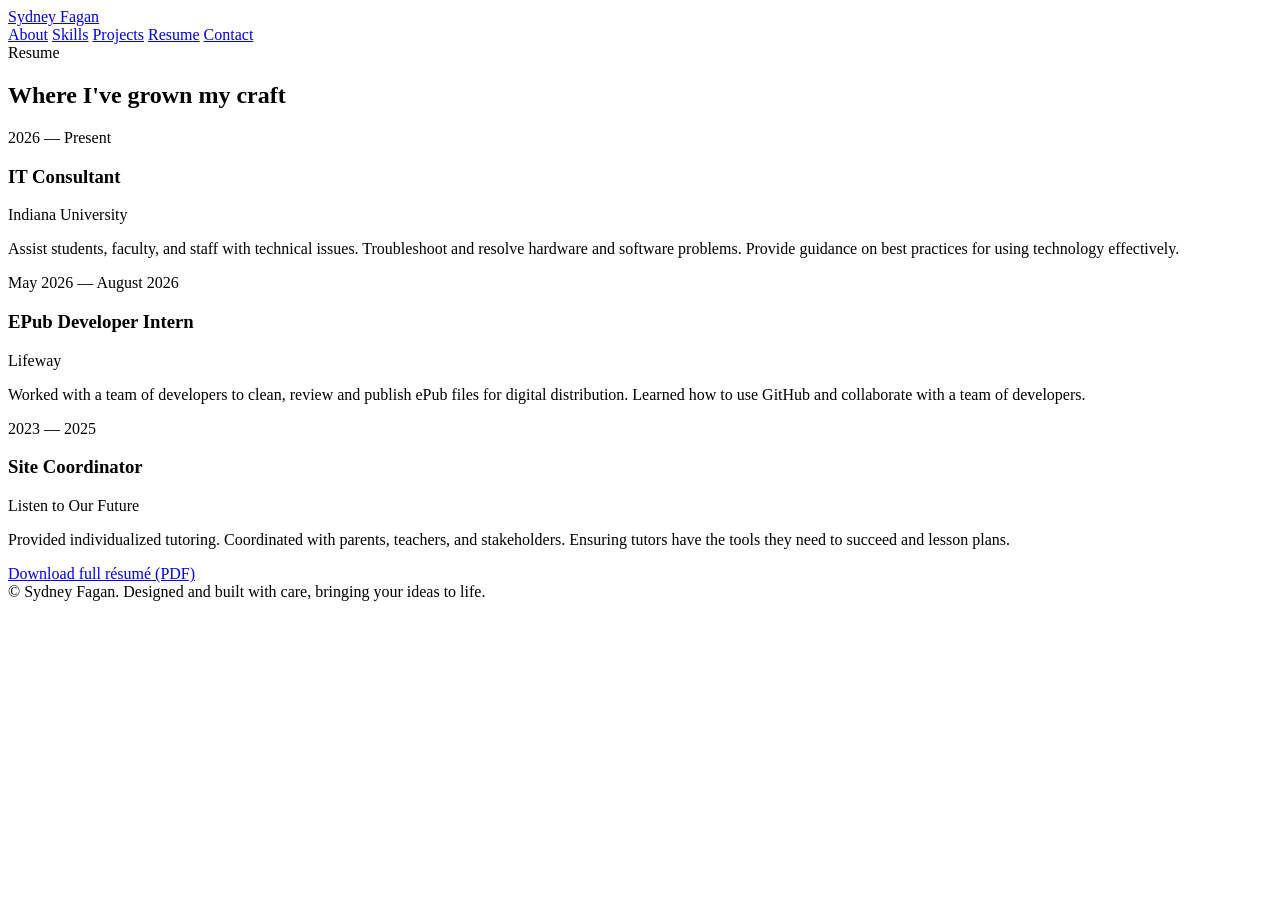
==== resume.html @ 19787a17 "Add files via upload" ====
<!doctype html>
<html lang="en">
  <head>
    <meta charset="UTF-8" />
    <meta name="viewport" content="width=device-width, initial-scale=1.0" />
    <title>Resume — Sydney Fagan</title>
    <link rel="stylesheet" href="styles.css" />
  </head>
  <body>
    <div class="grain"></div>

    <nav>
      <a href="index.html" class="logo">Sydney Fagan</a>
      <div class="tabs">
        <a href="about.html" class="tab">About</a>
        <a href="skills.html" class="tab">Skills</a>
        <a href="projects.html" class="tab">Projects</a>
        <a href="resume.html" class="tab active">Resume</a>
        <a href="contact.html" class="tab">Contact</a>
      </div>
    </nav>

    <main>
      <div class="section-head reveal">
        <div class="eyebrow">Resume</div>
        <h2>Where I've grown my craft</h2>
      </div>

      <div class="timeline">
        <div class="t-item reveal">
          <div class="t-date">2026 — Present</div>
          <h3>IT Consultant</h3>
          <div class="t-org">Indiana University</div>
          <p>
            Assist students, faculty, and staff with technical issues.
            Troubleshoot and resolve hardware and software problems. Provide
            guidance on best practices for using technology effectively.
          </p>
        </div>
        <div class="t-item reveal">
          <div class="t-date">May 2026 — August 2026</div>
          <h3>EPub Developer Intern</h3>
          <div class="t-org">Lifeway</div>
          <p>
            Worked with a team of developers to clean, review and publish ePub
            files for digital distribution. Learned how to use GitHub and
            collaborate with a team of developers.
          </p>
        </div>
        <div class="t-item reveal">
          <div class="t-date">2023 — 2025</div>
          <h3>Site Coordinator</h3>
          <div class="t-org">Listen to Our Future</div>
          <p>
            Provided individualized tutoring. Coordinated with parents,
            teachers, and stakeholders. Ensuring tutors have the tools they need
            to succeed and lesson plans.
          </p>
        </div>
      </div>

      <div class="resume-cta reveal">
        <a href="#" class="btn solid" download>Download full résumé (PDF)</a>
      </div>
    </main>

    <footer>
      &copy; <span id="year"></span> Sydney Fagan. Designed and built with care,
      bringing your ideas to life.
    </footer>

    <script src="script.js"></script>
  </body>
</html>
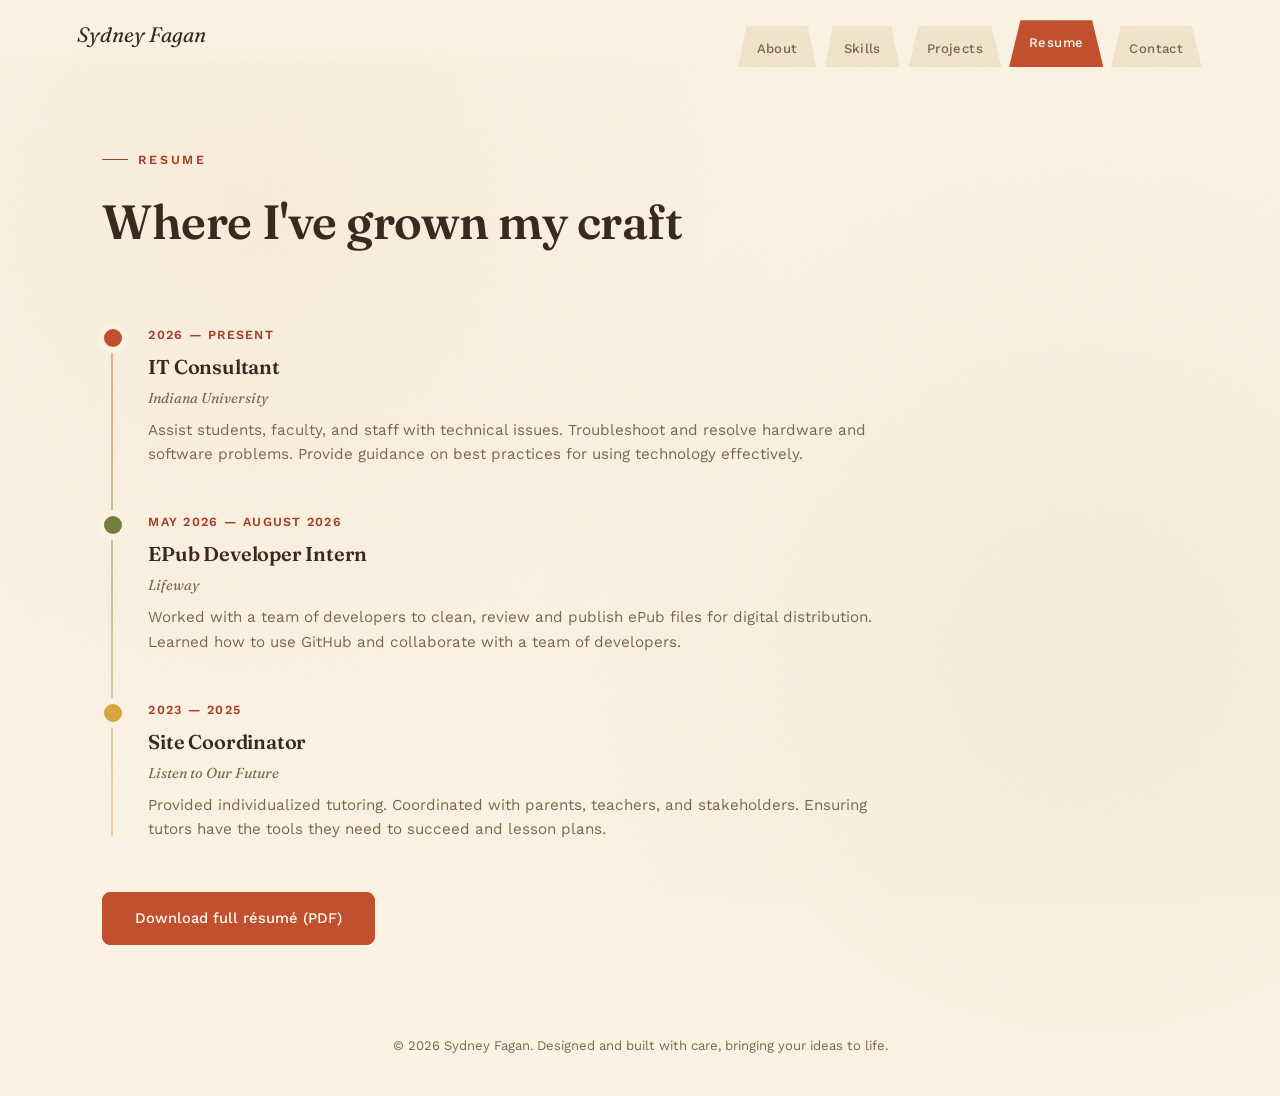
==== commit d128d56a: "Add files via upload" ====
--- a/resume.html
+++ b/resume.html
@@ -60,7 +60,9 @@
       </div>
 
       <div class="resume-cta reveal">
-        <a href="#" class="btn solid" download>Download full résumé (PDF)</a>
+        <a href="Sydney Fagan Resume.docx" class="btn solid" download
+          >Download full résumé (PDF)</a
+        >
       </div>
     </main>
 
--- a/styles.css
+++ b/styles.css
@@ -0,0 +1,241 @@
+@import url('https://fonts.googleapis.com/css2?family=Fraunces:ital,opsz,wght@0,9..144,300;0,9..144,500;0,9..144,600;1,9..144,500;1,9..144,600&family=Work+Sans:wght@300;400;500;600&display=swap');
+
+:root{
+  --paper: #FBF2E3;
+  --paper-alt: #F1E3CC;
+  --paper-deep: #E9D8B8;
+  --ink: #3A2A1E;
+  --ink-soft: #7A6653;
+  --rust: #C1502E;
+  --rust-deep: #A23F22;
+  --gold: #D9A441;
+  --moss: #74803D;
+  --plum: #6B2E3D;
+  --line: rgba(58,42,30,0.18);
+  --shadow: rgba(58,42,30,0.14);
+}
+
+*{margin:0;padding:0;box-sizing:border-box;}
+html{scroll-behavior:smooth;}
+body{
+  background: var(--paper);
+  color: var(--ink);
+  font-family:'Work Sans', sans-serif;
+  font-weight: 400;
+  line-height: 1.6;
+  overflow-x:hidden;
+  background-image:
+    radial-gradient(circle at 20% 20%, rgba(193,80,46,0.04), transparent 40%),
+    radial-gradient(circle at 85% 60%, rgba(116,128,61,0.05), transparent 45%);
+  min-height:100vh;
+}
+h1,h2,h3,h4{
+  font-family:'Fraunces', serif;
+  font-weight: 600;
+  letter-spacing: -0.01em;
+  color: var(--ink);
+}
+a{ color:inherit; text-decoration:none; }
+img{ max-width:100%; display:block; }
+main{ padding: 150px 8vw 60px; }
+.eyebrow{
+  font-family:'Work Sans', sans-serif;
+  font-size:0.78rem; letter-spacing:0.22em; text-transform:uppercase;
+  color: var(--rust-deep); font-weight:600; margin-bottom:14px;
+  display:flex; align-items:center; gap:10px;
+}
+.eyebrow::before{ content:""; width:26px; height:1px; background:var(--rust-deep); display:inline-block; }
+
+.leaf{ border-radius: 0% 100% 0% 100%; display:inline-block; }
+
+.grain{
+  position:fixed; inset:0; pointer-events:none; z-index:500;
+  opacity:0.035; mix-blend-mode:multiply;
+  background-image:url("data:image/svg+xml,%3Csvg xmlns='http://www.w3.org/2000/svg' width='120' height='120'%3E%3Cfilter id='n'%3E%3CfeTurbulence type='fractalNoise' baseFrequency='0.9' numOctaves='2' stitchTiles='stitch'/%3E%3C/filter%3E%3Crect width='100%25' height='100%25' filter='url(%23n)'/%3E%3C/svg%3E");
+}
+
+/* ---------- Nav ---------- */
+nav{
+  position:fixed; top:0; left:0; right:0; z-index:200;
+  display:flex; align-items:flex-end; justify-content:space-between;
+  padding: 18px 6vw 0;
+  background: linear-gradient(to bottom, var(--paper) 65%, transparent);
+  backdrop-filter: blur(6px);
+}
+.logo{ font-family:'Fraunces', serif; font-style:italic; font-size:1.3rem; padding-bottom:16px; white-space:nowrap; }
+.tabs{ display:flex; gap:6px; overflow-x:auto; scrollbar-width:none; }
+.tabs::-webkit-scrollbar{ display:none; }
+.tab{
+  font-family:'Work Sans', sans-serif; font-size:0.82rem; font-weight:500; letter-spacing:0.03em;
+  padding: 12px 20px 14px; background: var(--paper-alt); color: var(--ink-soft);
+  clip-path: polygon(12% 0%, 88% 0%, 100% 100%, 0% 100%);
+  transition: background 0.35s ease, color 0.35s ease, transform 0.3s ease;
+  white-space:nowrap; transform: translateY(6px);
+}
+.tab:hover{ color: var(--ink); transform: translateY(0px); }
+.tab.active{ background: var(--rust); color:#fff8ee; transform: translateY(0px); }
+
+/* ---------- Buttons: plain bordered rectangles ---------- */
+.btn{
+  font-family:'Work Sans', sans-serif;
+  font-weight:500; font-size:0.92rem;
+  padding: 14px 32px;
+  border-radius: 8px;
+  border: 1.5px solid var(--ink);
+  transition: background 0.3s ease, color 0.3s ease, border-color 0.3s ease, transform 0.3s ease;
+  display:inline-block;
+  cursor:pointer;
+  background: transparent;
+  color: var(--ink);
+}
+.btn.solid{ background: var(--rust); border-color: var(--rust); color:#fff8ee; }
+.btn.solid:hover{ background: var(--rust-deep); border-color: var(--rust-deep); transform: translateY(-2px); }
+.btn.outline:hover{ background: var(--ink); color: var(--paper); transform: translateY(-2px); }
+
+/* ---------- reveal on scroll ---------- */
+.reveal{ opacity:0; transform: translateY(28px); transition: opacity 0.9s cubic-bezier(.22,1,.36,1), transform 0.9s cubic-bezier(.22,1,.36,1); }
+.reveal.in{ opacity:1; transform: translateY(0); }
+
+/* ---------- section header ---------- */
+.section-head{ max-width: 60ch; margin-bottom: 64px; }
+.section-head h2{ font-size: clamp(2rem, 4vw, 3rem); }
+
+/* ---------- Hero (home page) ---------- */
+.hero{
+  min-height: calc(100vh - 40px);
+  display:flex; flex-direction:column; align-items:flex-start; justify-content:center;
+  position:relative;
+}
+.hero-leaves{ position:absolute; inset:0; overflow:hidden; pointer-events:none; }
+.drift{ position:absolute; top:-40px; width:18px; height:18px; opacity:0.55; animation: fall linear infinite; }
+@keyframes fall{
+  0%{ transform: translateY(-5vh) translateX(0) rotate(0deg); }
+  100%{ transform: translateY(105vh) translateX(40px) rotate(340deg); }
+}
+.hero h1{ font-size: clamp(2.6rem, 7vw, 5.4rem); line-height:1.02; max-width: 14ch; }
+.hero h1 em{ font-style:italic; color: var(--rust); font-weight:500; }
+.hero p.role{ margin-top:22px; font-size:1.15rem; color: var(--ink-soft); max-width: 46ch; }
+.hero .cta-row{ margin-top:42px; display:flex; gap:18px; flex-wrap:wrap; }
+
+/* ---------- about ---------- */
+.about-grid{ display:grid; grid-template-columns: 340px 1fr; gap: 80px; align-items:center; }
+.photo-frame{
+  position:relative; background:#fff; padding: 18px 18px 60px;
+  box-shadow: 0 18px 40px var(--shadow); transform: rotate(-3deg);
+  transition: transform 0.5s ease;
+}
+.photo-frame:hover{ transform: rotate(0deg); }
+.photo-frame .frame-inner{
+  aspect-ratio: 4/5;
+  background: linear-gradient(160deg, #e7d3ae, #cf9f6c 55%, #b9865a), repeating-linear-gradient(45deg, rgba(58,42,30,0.05) 0 2px, transparent 2px 10px);
+  display:flex; align-items:center; justify-content:center; overflow:hidden;
+}
+.frame-inner svg{ width:60%; opacity:0.85; }
+.photo-frame figcaption{ position:absolute; bottom:16px; left:0; right:0; text-align:center; font-family:'Fraunces', serif; font-style:italic; color: var(--ink-soft); font-size:0.9rem; }
+.tape{ position:absolute; top:-14px; left:50%; transform: translateX(-50%) rotate(-2deg); width:90px; height:30px; background: rgba(217,164,65,0.55); box-shadow: 0 2px 6px rgba(0,0,0,0.08); }
+.about-text p{ color: var(--ink-soft); font-size:1.05rem; max-width:56ch; }
+.about-text .name{ font-size:1rem; color: var(--rust-deep); font-weight:600; letter-spacing:0.04em; text-transform:uppercase; margin-bottom:8px; }
+
+/* ---------- skills: level-up bars ---------- */
+.skills-list{ display:flex; flex-direction:column; gap: 34px; max-width: 720px; }
+.skill-row .skill-top{ display:flex; justify-content:space-between; align-items:baseline; margin-bottom:10px; }
+.skill-row .skill-name{ font-family:'Fraunces', serif; font-size:1.15rem; font-weight:600; }
+.skill-row .skill-level{ font-size:0.78rem; letter-spacing:0.08em; text-transform:uppercase; color: var(--ink-soft); font-weight:500; }
+.level-bar{
+  position:relative; height:16px; border-radius: 8px;
+  background: var(--paper-deep);
+  border: 1px solid var(--line);
+  overflow:hidden;
+}
+.level-bar .fill{
+  position:absolute; top:0; left:0; bottom:0; width:0%;
+  border-radius: 8px 0 0 8px;
+  transition: width 1.2s cubic-bezier(.22,1,.36,1);
+}
+.level-bar .ticks{
+  position:absolute; inset:0;
+  background: repeating-linear-gradient(to right, var(--paper) 0 2px, transparent 2px 20%);
+  pointer-events:none;
+}
+.skill-row:nth-child(6n+1) .fill{ background: linear-gradient(90deg, var(--rust-deep), var(--rust)); }
+.skill-row:nth-child(6n+2) .fill{ background: linear-gradient(90deg, #5b6630, var(--moss)); }
+.skill-row:nth-child(6n+3) .fill{ background: linear-gradient(90deg, #b98a2e, var(--gold)); }
+.skill-row:nth-child(6n+4) .fill{ background: linear-gradient(90deg, #4f2029, var(--plum)); }
+.skill-row:nth-child(6n+5) .fill{ background: linear-gradient(90deg, #7a5a30, #a3794a); }
+.skill-row:nth-child(6n+6) .fill{ background: linear-gradient(90deg, var(--rust), var(--gold)); }
+
+/* ---------- projects ---------- */
+.project-grid{ display:grid; grid-template-columns: repeat(auto-fit, minmax(300px, 1fr)); gap: 46px; }
+.postcard{
+  background:#fffaf1; padding: 26px 26px 30px; box-shadow: 0 14px 30px var(--shadow);
+  transform: rotate(var(--r,0deg)); transition: transform 0.5s cubic-bezier(.22,1,.36,1), box-shadow 0.5s ease;
+  clip-path: polygon(0% 3%, 2% 0%, 98% 0%, 100% 3%, 100% 100%, 0% 100%);
+}
+.postcard:hover{ transform: rotate(0deg) translateY(-8px); box-shadow: 0 26px 46px var(--shadow); }
+.postcard .thumb{ aspect-ratio: 16/10; margin-bottom:20px; background: linear-gradient(135deg, var(--gold), var(--rust)); position:relative; overflow:hidden; }
+.postcard .thumb::after{ content:""; position:absolute; inset:0; background: repeating-linear-gradient(115deg, rgba(255,255,255,0.12) 0 6px, transparent 6px 16px); }
+.postcard h3{ font-size:1.35rem; margin-bottom:8px; }
+.postcard p{ color: var(--ink-soft); font-size:0.95rem; margin-bottom:16px; }
+.tag-row{ display:flex; flex-wrap:wrap; gap:8px; margin-bottom:18px; }
+.tag-row span{ font-size:0.72rem; letter-spacing:0.04em; text-transform:uppercase; padding:5px 12px; border:1px solid var(--line); color: var(--ink-soft); border-radius: 6px; }
+.view-link{ font-size:0.85rem; font-weight:600; color: var(--rust-deep); display:inline-flex; align-items:center; gap:6px; }
+.view-link svg{ width:14px; height:14px; transition: transform 0.3s ease; }
+.view-link:hover svg{ transform: translate(3px,-3px); }
+
+/* ---------- resume ---------- */
+.timeline{ position:relative; max-width:780px; }
+.timeline::before{ content:""; position:absolute; left:9px; top:6px; bottom:6px; width:2px; background: linear-gradient(var(--rust), var(--moss), var(--gold)); opacity:0.4; }
+.t-item{ position:relative; padding-left:46px; margin-bottom:46px; }
+.t-item::before{ content:""; position:absolute; left:2px; top:4px; width:18px; height:18px; border-radius:50%; background: var(--rust); box-shadow: 0 0 0 6px var(--paper); }
+.t-item:nth-child(2n)::before{ background: var(--moss); }
+.t-item:nth-child(3n)::before{ background: var(--gold); }
+.t-item .t-date{ font-size:0.78rem; letter-spacing:0.1em; text-transform:uppercase; color: var(--rust-deep); font-weight:600; margin-bottom:6px; }
+.t-item h3{ font-size:1.25rem; margin-bottom:4px; }
+.t-item .t-org{ font-size:0.9rem; color: var(--ink-soft); margin-bottom:8px; font-style:italic; font-family:'Fraunces',serif; }
+.t-item p{ color: var(--ink-soft); font-size:0.95rem; }
+.resume-cta{ margin-top:50px; }
+
+/* ---------- contact ---------- */
+body.contact-page{ background: var(--plum); }
+.contact-page .section-head h2{ color:#f6e9dd; }
+.contact-page .eyebrow{ color: var(--gold); }
+.contact-page .eyebrow::before{ background: var(--gold); }
+.contact-page .logo, .contact-page .tab{ }
+.contact-page nav{ background: linear-gradient(to bottom, var(--plum) 65%, transparent); }
+.contact-page .tab{ background: rgba(246,233,221,0.12); color: rgba(246,233,221,0.75); }
+.contact-page .tab:hover{ color:#fff8ee; }
+.contact-page .tab.active{ background: var(--gold); color: var(--ink); }
+.contact-page .logo{ color:#f6e9dd; }
+.contact-grid{ display:grid; grid-template-columns:1fr 1fr; gap:80px; color:#f6e9dd; }
+.field{ margin-bottom:30px; }
+.field label{ display:block; font-size:0.78rem; letter-spacing:0.1em; text-transform:uppercase; margin-bottom:10px; color:#e2c9c0; }
+.field input, .field textarea{
+  width:100%; background: rgba(246,233,221,0.06); border: 1.5px solid rgba(246,233,221,0.35); border-radius:8px;
+  color:#f6e9dd; font-family:'Work Sans', sans-serif; font-size:1rem; padding: 12px 14px; outline:none;
+  transition: border-color 0.3s ease, background 0.3s ease;
+}
+.field input:focus, .field textarea:focus{ border-color: var(--gold); background: rgba(246,233,221,0.1); }
+.field textarea{ resize:vertical; min-height:90px; }
+.contact-info p{ color:#e2c9c0; margin-bottom:30px; max-width:42ch; }
+.contact-links{ display:flex; flex-direction:column; gap:18px; }
+.contact-links a{ display:flex; align-items:center; gap:14px; font-size:1.05rem; font-weight:500; color:#f6e9dd; transition: color 0.3s ease, transform 0.3s ease; width:fit-content; }
+.contact-links a:hover{ color: var(--gold); transform: translateX(6px); }
+.contact-links svg{ width:20px; height:20px; flex-shrink:0; }
+.contact-page .btn.solid{ background: var(--gold); border-color: var(--gold); color: var(--ink); }
+.contact-page .btn.solid:hover{ background:#e8b95c; border-color:#e8b95c; }
+
+footer{ text-align:center; padding: 30px 8vw 40px; font-size:0.82rem; color: var(--ink-soft); }
+.contact-page footer{ color: rgba(246,233,221,0.55); }
+
+@media (max-width: 860px){
+  main{ padding: 120px 6vw 50px; }
+  .about-grid, .contact-grid{ grid-template-columns:1fr; gap:50px; }
+  .photo-frame{ max-width:320px; margin:0 auto; }
+}
+
+@media (prefers-reduced-motion: reduce){
+  html{ scroll-behavior:auto; }
+  .drift{ animation:none; display:none; }
+  .reveal{ transition:none; opacity:1; transform:none; }
+  .level-bar .fill{ transition:none; }
+}
